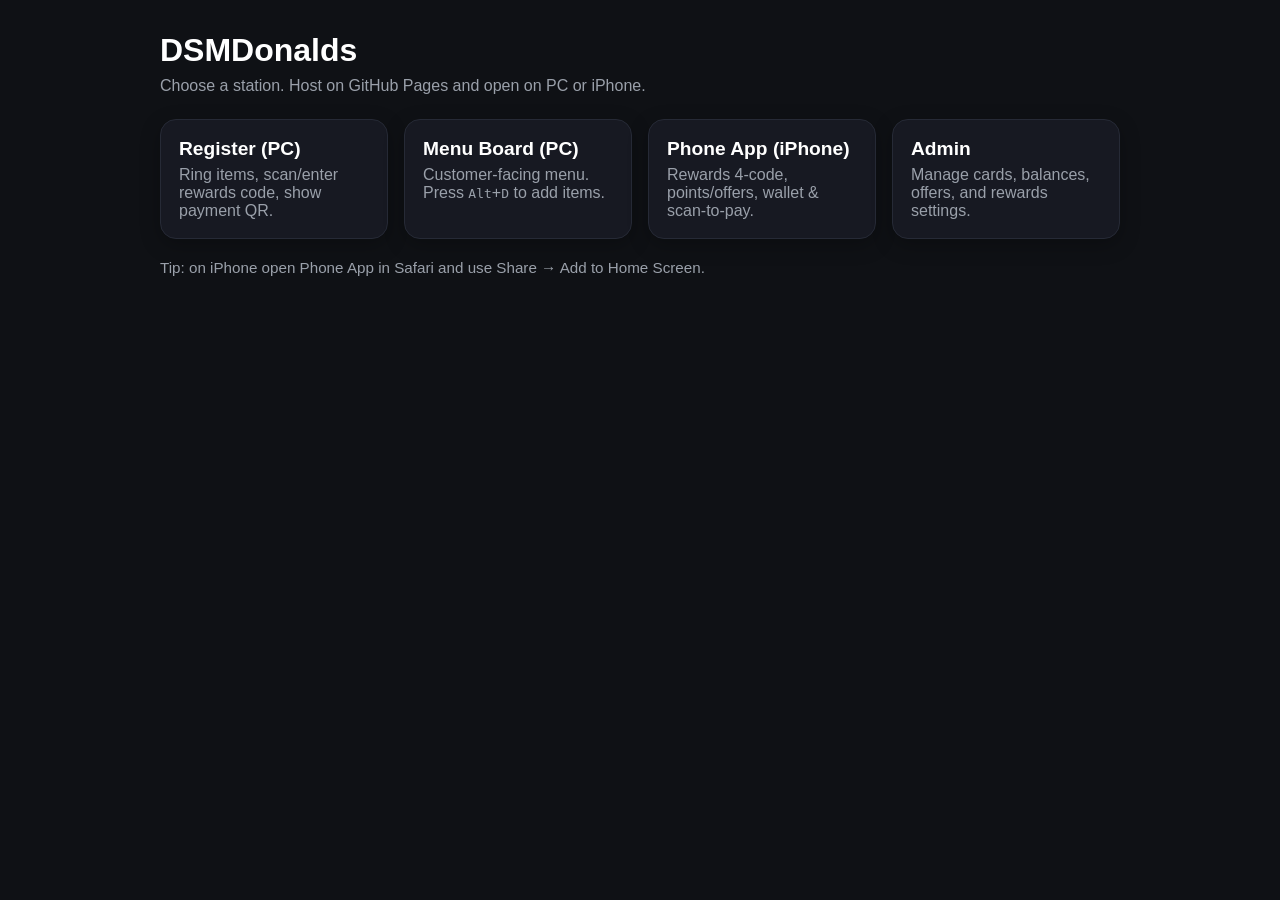
==== index.html @ 09579ce3 "Dark mode UI, Square-like register with Tap to Pay, remove manual JSON entry" ====
<!DOCTYPE html>
<html lang="en">
<head>
  <meta charset="UTF-8" />
  <meta name="viewport" content="width=device-width, initial-scale=1, viewport-fit=cover" />
  <meta name="apple-mobile-web-app-capable" content="yes" />
  <meta name="theme-color" content="#0f1115" />
  <link rel="manifest" href="manifest.webmanifest" />
  <link rel="apple-touch-icon" href="assets/icon.svg" />
  <title>DSMDonalds</title>
  <link rel="stylesheet" href="css/styles.css" />
</head>
<body class="home">
  <main class="launcher">
    <h1>DSMDonalds</h1>
    <p class="sub">Choose a station. Host on GitHub Pages and open on PC or iPhone.</p>
    <div class="grid">
      <a class="card" href="register.html"><h2>Register (PC)</h2><p>Ring items, scan/enter rewards code, show payment QR.</p></a>
      <a class="card" href="menu.html"><h2>Menu Board (PC)</h2><p>Customer-facing menu. Press <kbd>Alt</kbd>+<kbd>D</kbd> to add items.</p></a>
      <a class="card" href="phone.html"><h2>Phone App (iPhone)</h2><p>Rewards 4-code, points/offers, wallet & scan-to-pay.</p></a>
      <a class="card" href="admin.html"><h2>Admin</h2><p>Manage cards, balances, offers, and rewards settings.</p></a>
    </div>
    <p class="hint">Tip: on iPhone open Phone App in Safari and use Share → Add to Home Screen.</p>
  </main>
  <script>if('serviceWorker' in navigator){navigator.serviceWorker.register('./sw.js').catch(()=>{});}</script>
</body>
</html>
---- css/styles.css ----
:root{--red:#c8102e;--yellow:#ffc72c;--dark:#e8e8ea;--bg:#0f1115;--card:#171922;--panel:#171922;--green:#2ecc71;--blue:#3b82f6;--muted:#9aa0aa;--border:#262a36;--surface:#1d2030}
*{box-sizing:border-box}body{margin:0;font-family:-apple-system,BlinkMacSystemFont,"Segoe UI",Roboto,Helvetica,Arial,sans-serif;background:var(--bg);color:var(--dark)}
a{color:#8ab4ff}
.launcher{max-width:1000px;margin:0 auto;padding:32px 20px}.launcher h1{color:#fff;margin:0 0 8px}.sub{color:var(--muted);margin:0 0 24px}
.grid{display:grid;grid-template-columns:repeat(auto-fit,minmax(220px,1fr));gap:16px}.card{display:block;background:var(--card);padding:18px;border-radius:16px;text-decoration:none;box-shadow:0 6px 20px rgba(0,0,0,.25);border:1px solid var(--border);color:var(--dark)}.card h2{margin:0 0 6px;font-size:1.2rem;color:#fff}.card p{margin:0;color:var(--muted)}
.hint{margin-top:20px;color:var(--muted);font-size:.95rem}
.topbar{display:flex;align-items:center;justify-content:space-between;gap:12px;padding:12px 16px;background:#12141c;color:#fff;position:sticky;top:0;z-index:5;border-bottom:1px solid var(--border)}.topbar a{color:#cfd6e4;text-decoration:none;font-weight:600}.topbar .title{font-weight:800;letter-spacing:.3px}
.container{padding:16px;max-width:1200px;margin:0 auto}
.btn{appearance:none;border:0;border-radius:12px;padding:11px 14px;font-weight:700;cursor:pointer;background:var(--blue);color:#fff}.btn.secondary{background:#2a2f3d;color:#e6e8ee}.btn.danger{background:#b3261e;color:#fff}.btn.green{background:var(--green);color:#062012}.btn.block{width:100%}.btn:disabled{opacity:.5;cursor:not-allowed}
input,select,textarea{width:100%;padding:11px 12px;border:1px solid var(--border);border-radius:10px;font:inherit;background:#10131b;color:#e8e8ea}
label{font-size:.9rem;color:#c7ccda;font-weight:600;display:block;margin:10px 0 6px}
.panel{background:var(--panel);border:1px solid var(--border);border-radius:16px;padding:14px;box-shadow:0 4px 14px rgba(0,0,0,.2)}
.row{display:flex;gap:12px;flex-wrap:wrap}.row>.panel{flex:1;min-width:280px}
.menu-grid{display:grid;grid-template-columns:repeat(auto-fill,minmax(150px,1fr));gap:12px}.item{background:#1b1f2b;border:1px solid var(--border);border-radius:14px;overflow:hidden;cursor:pointer;transition:transform .08s}.item:active{transform:scale(.98)}.item img{width:100%;height:100px;object-fit:cover;background:#10131b}.item .info{padding:10px}.item .name{font-weight:700;color:#fff}.item .price{color:#7ee2a8;font-weight:800}
.cart-list{list-style:none;padding:0;margin:0}.cart-list li{display:flex;justify-content:space-between;gap:8px;padding:10px 0;border-bottom:1px solid var(--border)}.total{font-size:1.3rem;font-weight:800;margin-top:10px;color:#fff}
.modal{position:fixed;inset:0;background:rgba(0,0,0,.6);display:none;align-items:center;justify-content:center;padding:16px;z-index:20}.modal.open{display:flex}.modal .box{background:#171922;border:1px solid var(--border);border-radius:16px;max-width:560px;width:100%;padding:16px;max-height:90vh;overflow:auto;color:#e8e8ea}
.kbd{font-family:ui-monospace,monospace;background:#23283a;border:1px solid #333a50;border-bottom-width:2px;border-radius:6px;padding:1px 6px;color:#fff}
.small{color:var(--muted);font-size:.9rem}
.badge{display:inline-block;background:#2a3145;color:#dfe6ff;padding:4px 10px;border-radius:999px;font-weight:800}
.board{background:#0b0d12;min-height:100vh;color:#fff}.board .hero{background:linear-gradient(90deg,#151a28,#0f1115);padding:18px 20px;border-bottom:1px solid var(--border)}.board h1{margin:0;font-size:2rem}.board .cats{display:flex;gap:8px;padding:12px 20px;overflow:auto}.board .cat{background:#23283a;padding:8px 14px;border-radius:999px;white-space:nowrap;color:#d7dbea}.board .cat.active{background:var(--blue);color:#fff;font-weight:800}
.board .grid{padding:10px 20px 30px;grid-template-columns:repeat(auto-fill,minmax(180px,1fr))}.board .tile{background:#171922;border-radius:16px;overflow:hidden;border:1px solid var(--border)}.board .tile img{width:100%;height:130px;object-fit:cover;background:#10131b}.board .tile .info{padding:12px}.board .tile .name{font-weight:800;font-size:1.05rem}.board .tile .price{color:#7ee2a8;font-weight:900;margin-top:4px}
.phone{max-width:480px;margin:0 auto}.wallet{background:linear-gradient(135deg,#0b1020,#1f2740);color:#fff;border-radius:18px;padding:16px;min-height:170px;position:relative;overflow:hidden;border:1px solid #2a3350}.wallet .brand{font-weight:900;letter-spacing:1px}.wallet .num{font-size:1.2rem;letter-spacing:2px;margin:26px 0 8px}.wallet .meta{display:flex;justify-content:space-between;color:#d8def0;font-size:.9rem}
.code-big{font-size:2.4rem;font-weight:900;letter-spacing:8px;text-align:center;margin:8px 0}
.qr-box{display:flex;align-items:center;justify-content:center;background:#fff;border:1px solid var(--border);border-radius:12px;padding:12px;min-height:220px}
video{width:100%;border-radius:12px;background:#000}
.list{margin:0;padding-left:18px}
hr{border:0;border-top:1px solid var(--border);margin:14px 0}
 @media (max-width:700px){.row{flex-direction:column}}
/* App-like phone UI */
.app-body{background:#0f1115}
.app-shell{max-width:480px;margin:0 auto;min-height:100vh;padding-bottom:calc(78px + env(safe-area-inset-bottom));}
.app-header{position:sticky;top:0;z-index:10;display:flex;align-items:center;justify-content:space-between;gap:10px;padding:calc(10px + env(safe-area-inset-top)) 14px 10px;background:rgba(18,20,28,.92);backdrop-filter:blur(10px);border-bottom:1px solid var(--border)}
.app-brand{display:flex;align-items:center;gap:8px;font-weight:900;color:#fff;font-size:1.1rem}
.app-brand .arches{display:inline-flex;align-items:center;justify-content:center;width:30px;height:30px;border-radius:9px;background:var(--red);color:var(--yellow);font-weight:900}
.user-pill{max-width:170px;border-radius:999px;padding:8px 12px;border:1px solid var(--border);background:#1d2030;font-weight:600;color:#fff}
.app-main{padding:14px}
.tab-page{display:none}.tab-page.active{display:block;animation:fade .18s ease}
@keyframes fade{from{opacity:.6;transform:translateY(4px)}to{opacity:1;transform:none}}
.hero-card{background:linear-gradient(160deg,#1f2740,#121826);color:#fff;border-radius:22px;padding:18px;box-shadow:0 8px 24px rgba(0,0,0,.35);margin-bottom:14px;border:1px solid #2a3350}
.eyebrow{text-transform:uppercase;font-size:.78rem;letter-spacing:1px;opacity:.9;font-weight:700;color:#b8c4e3}
.hero-card .code-big{color:#fff;margin:6px 0 2px;text-shadow:0 2px 10px rgba(0,0,0,.15)}
.small.light{color:rgba(255,255,255,.75)}
.stats{display:flex;gap:10px;margin-top:14px}.stat{flex:1;background:rgba(255,255,255,.06);border-radius:14px;padding:10px;text-align:center;border:1px solid rgba(255,255,255,.06)}.stat .label{font-size:.8rem;opacity:.9}.stat .value{font-size:1.4rem;font-weight:900}
.section-title{font-weight:900;font-size:1.1rem;margin:14px 2px 8px;color:#fff}.small-title{margin:0 0 8px;font-size:1rem}
.app-wallet{margin-bottom:12px}
.quick-actions{display:grid;grid-template-columns:repeat(3,1fr);gap:10px;margin:4px 0 14px}.quick{border:1px solid var(--border);background:#171922;border-radius:16px;padding:12px 8px;display:flex;flex-direction:column;align-items:center;gap:6px;font-weight:700;cursor:pointer;color:#e8e8ea}.quick .qi{font-size:1.3rem;color:#8ab4ff}
.panel.soft{background:#171922;border:1px solid var(--border);box-shadow:none}
.app-list{list-style:none;padding:0;margin:0}.app-list li{padding:12px 0;border-bottom:1px solid var(--border);display:flex;align-items:center;justify-content:space-between;gap:10px}.app-list li:last-child{border-bottom:0}
.tabbar{position:fixed;left:50%;transform:translateX(-50%);bottom:0;width:100%;max-width:480px;display:flex;background:rgba(18,20,28,.97);backdrop-filter:blur(10px);border-top:1px solid var(--border);padding:8px 8px calc(8px + env(safe-area-inset-bottom));z-index:20}
.tabbar .tab{flex:1;border:0;background:none;padding:6px 4px;display:flex;flex-direction:column;align-items:center;gap:2px;color:#7f8796;font-weight:700;font-size:.72rem;cursor:pointer}
.tabbar .tab .ico{font-size:1.25rem;line-height:1}
.tabbar .tab.active{color:#8ab4ff}
/* Auth */
.auth-screen{min-height:100vh;display:flex;align-items:center;justify-content:center;padding:20px;background:linear-gradient(180deg,#0f1115,#151826)}
.auth-card{width:100%;max-width:420px;background:#171922;border:1px solid var(--border);border-radius:24px;padding:20px;box-shadow:0 10px 30px rgba(0,0,0,.4)}
.app-brand.big{justify-content:center;font-size:1.5rem;margin-bottom:4px}
.seg{display:flex;background:#10131b;border-radius:12px;padding:4px;margin-bottom:8px;border:1px solid var(--border)}.segbtn{flex:1;border:0;background:transparent;padding:10px;border-radius:10px;font-weight:800;cursor:pointer;color:#9aa0aa}.segbtn.active{background:#2a3145;color:#fff;box-shadow:0 1px 4px rgba(0,0,0,.2)}
.user-pill-btn{border:1px solid var(--border);background:#1d2030;border-radius:999px;padding:8px 12px;font-weight:700;max-width:150px;white-space:nowrap;overflow:hidden;text-overflow:ellipsis;color:#fff}
/* Square-like Register */
.pos{display:grid;grid-template-columns:1fr 380px;min-height:calc(100vh - 54px)}.pos-left{padding:16px;overflow:auto;border-right:1px solid var(--border)}.pos-right{padding:16px;background:#12141c;display:flex;flex-direction:column;min-height:0}
.pos-head{display:flex;align-items:center;justify-content:space-between;margin-bottom:12px}.pos-head h2{margin:0;color:#fff;font-size:1.1rem}
.pos-cart{flex:1;overflow:auto;min-height:120px}.pos-line{display:flex;justify-content:space-between;gap:10px;padding:12px 0;border-bottom:1px solid var(--border)}.pos-line .nm{font-weight:600;color:#fff}.pos-line .pr{font-weight:700;color:#dfe6ff}
.pos-totals{border-top:1px solid var(--border);padding-top:12px;margin-top:8px}.pos-total{display:flex;justify-content:space-between;font-size:1.6rem;font-weight:900;color:#fff;margin:6px 0 14px}
.charge-btn{width:100%;padding:16px;border-radius:14px;font-size:1.15rem;font-weight:900;background:#2ecc71;color:#062012;border:0;cursor:pointer}.charge-btn:disabled{opacity:.4;cursor:not-allowed}
.tap-screen{text-align:center;padding:18px 8px}.tap-amount{font-size:2.4rem;font-weight:900;color:#fff;margin:8px 0 18px}.tap-visual{width:150px;height:150px;margin:0 auto 16px;border-radius:50%;border:3px solid #2a3350;display:flex;align-items:center;justify-content:center;position:relative}.tap-visual::before,.tap-visual::after{content:"";position:absolute;inset:-10px;border:2px solid rgba(59,130,246,.35);border-radius:50%;animation:pulse 1.8s infinite}.tap-visual::after{inset:-22px;animation-delay:.6s}.tap-icon{font-size:3rem}
@keyframes pulse{0%{transform:scale(.9);opacity:.8}100%{transform:scale(1.15);opacity:0}}
.tap-status{font-weight:700;color:#cfe0ff;margin:8px 0}.tap-sub{color:var(--muted);font-size:.9rem}
.pay-success{color:#2ecc71;font-size:1.2rem;font-weight:800;margin-top:8px}
@media (max-width:900px){.pos{grid-template-columns:1fr}.pos-right{border-right:0;border-top:1px solid var(--border)}}
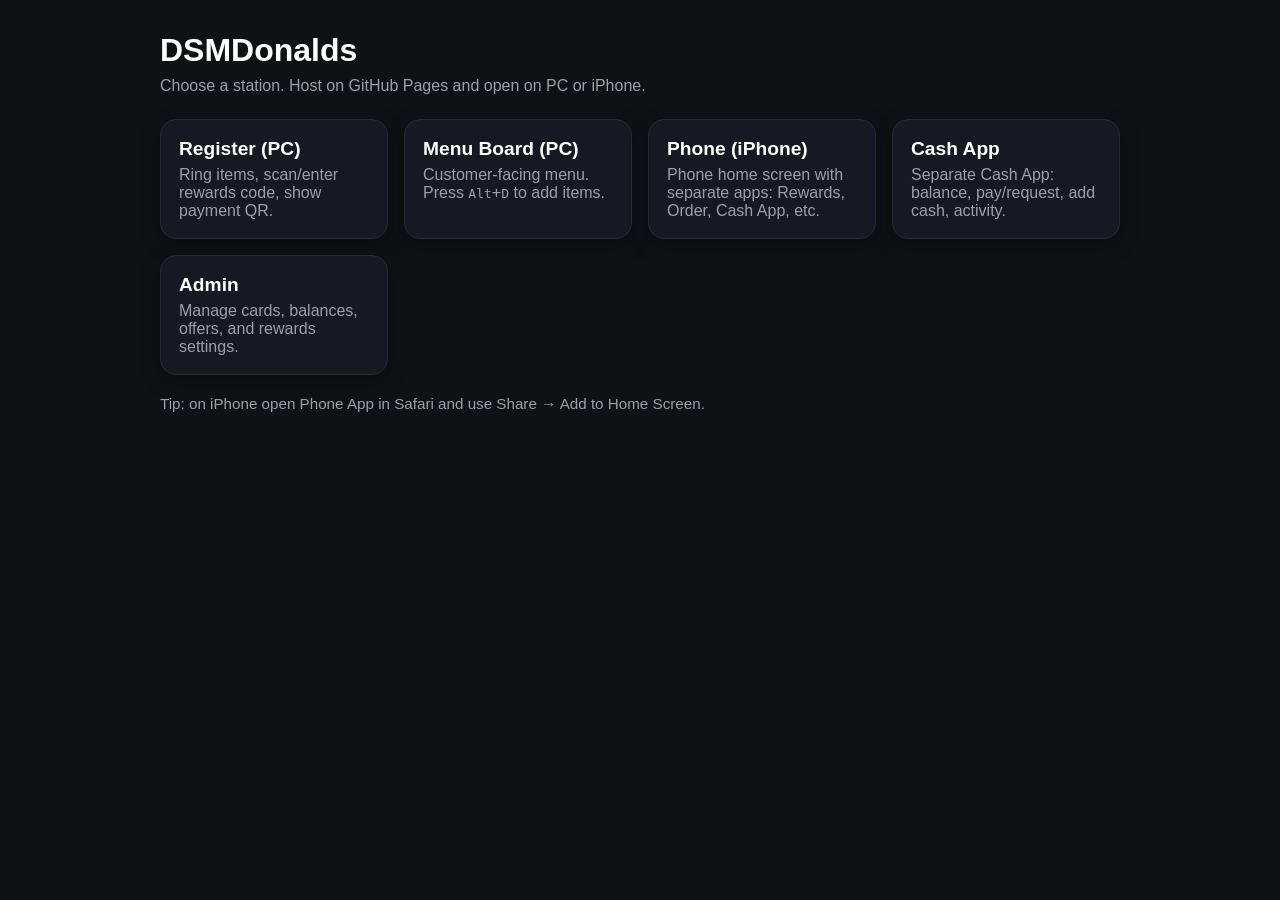
==== commit 4e77bad6: "Add separate Cash App page and phone home screen app links" ====
--- a/index.html
+++ b/index.html
@@ -17,7 +17,8 @@
     <div class="grid">
       <a class="card" href="register.html"><h2>Register (PC)</h2><p>Ring items, scan/enter rewards code, show payment QR.</p></a>
       <a class="card" href="menu.html"><h2>Menu Board (PC)</h2><p>Customer-facing menu. Press <kbd>Alt</kbd>+<kbd>D</kbd> to add items.</p></a>
-      <a class="card" href="phone.html"><h2>Phone App (iPhone)</h2><p>Rewards 4-code, points/offers, wallet & scan-to-pay.</p></a>
+      <a class="card" href="phone.html"><h2>Phone (iPhone)</h2><p>Phone home screen with separate apps: Rewards, Order, Cash App, etc.</p></a>
+      <a class="card" href="cash.html"><h2>Cash App</h2><p>Separate Cash App: balance, pay/request, add cash, activity.</p></a>
       <a class="card" href="admin.html"><h2>Admin</h2><p>Manage cards, balances, offers, and rewards settings.</p></a>
     </div>
     <p class="hint">Tip: on iPhone open Phone App in Safari and use Share → Add to Home Screen.</p>
--- a/css/styles.css
+++ b/css/styles.css
@@ -58,12 +58,40 @@
 .user-pill-btn{border:1px solid var(--border);background:#1d2030;border-radius:999px;padding:8px 12px;font-weight:700;max-width:150px;white-space:nowrap;overflow:hidden;text-overflow:ellipsis;color:#fff}
 /* Square-like Register */
 .pos{display:grid;grid-template-columns:1fr 380px;min-height:calc(100vh - 54px)}.pos-left{padding:16px;overflow:auto;border-right:1px solid var(--border)}.pos-right{padding:16px;background:#12141c;display:flex;flex-direction:column;min-height:0}
-.pos-head{display:flex;align-items:center;justify-content:space-between;margin-bottom:12px}.pos-head h2{margin:0;color:#fff;font-size:1.1rem}
+.pos-head{display:flex;align-items:center;justify-content:space-between;margin-bottom:12px;gap:10px;flex-wrap:wrap}.pos-head h2{margin:0;color:#fff;font-size:1.1rem}
 .pos-cart{flex:1;overflow:auto;min-height:120px}.pos-line{display:flex;justify-content:space-between;gap:10px;padding:12px 0;border-bottom:1px solid var(--border)}.pos-line .nm{font-weight:600;color:#fff}.pos-line .pr{font-weight:700;color:#dfe6ff}
 .pos-totals{border-top:1px solid var(--border);padding-top:12px;margin-top:8px}.pos-total{display:flex;justify-content:space-between;font-size:1.6rem;font-weight:900;color:#fff;margin:6px 0 14px}
 .charge-btn{width:100%;padding:16px;border-radius:14px;font-size:1.15rem;font-weight:900;background:#2ecc71;color:#062012;border:0;cursor:pointer}.charge-btn:disabled{opacity:.4;cursor:not-allowed}
-.tap-screen{text-align:center;padding:18px 8px}.tap-amount{font-size:2.4rem;font-weight:900;color:#fff;margin:8px 0 18px}.tap-visual{width:150px;height:150px;margin:0 auto 16px;border-radius:50%;border:3px solid #2a3350;display:flex;align-items:center;justify-content:center;position:relative}.tap-visual::before,.tap-visual::after{content:"";position:absolute;inset:-10px;border:2px solid rgba(59,130,246,.35);border-radius:50%;animation:pulse 1.8s infinite}.tap-visual::after{inset:-22px;animation-delay:.6s}.tap-icon{font-size:3rem}
-@keyframes pulse{0%{transform:scale(.9);opacity:.8}100%{transform:scale(1.15);opacity:0}}
-.tap-status{font-weight:700;color:#cfe0ff;margin:8px 0}.tap-sub{color:var(--muted);font-size:.9rem}
-.pay-success{color:#2ecc71;font-size:1.2rem;font-weight:800;margin-top:8px}
-@media (max-width:900px){.pos{grid-template-columns:1fr}.pos-right{border-right:0;border-top:1px solid var(--border)}}+.tap-screen{text-align:center;padding:18px 8px}.tap-amount{font-size:2.8rem;font-weight:900;color:#fff;margin:8px 0 18px}.tap-visual{width:170px;height:170px;margin:0 auto 16px;border-radius:50%;border:3px solid #2a3350;display:flex;align-items:center;justify-content:center;position:relative;background:radial-gradient(circle,#182038,#101420)}
+.tap-visual.big{width:200px;height:200px}
+.tap-visual::before,.tap-visual::after,.tap-rings::before,.tap-rings::after{content:"";position:absolute;border:2px solid rgba(59,130,246,.45);border-radius:50%;animation:pulse 2s infinite}
+.tap-visual::before{inset:-12px}.tap-visual::after{inset:-28px;animation-delay:.5s}
+.tap-rings::before{inset:-44px;animation-delay:1s}.tap-rings::after{inset:-60px;animation-delay:1.5s}
+.tap-rings{position:absolute;inset:0}
+.tap-icon{font-size:3.2rem;color:#8ab4ff;z-index:1;animation:tapfloat 1.6s ease-in-out infinite}
+@keyframes pulse{0%{transform:scale(.92);opacity:.9}100%{transform:scale(1.18);opacity:0}}
+@keyframes tapfloat{0%,100%{transform:translateY(0)}50%{transform:translateY(-4px)}}
+.tap-status{font-weight:800;color:#cfe0ff;margin:8px 0;font-size:1.1rem}.tap-sub{color:var(--muted);font-size:.95rem}
+.pay-success{color:#2ecc71;font-size:1.3rem;font-weight:900;margin-top:8px}
+.tap-overlay{position:fixed;inset:0;background:rgba(8,10,16,.82);backdrop-filter:blur(8px);display:flex;align-items:center;justify-content:center;z-index:50;opacity:0;pointer-events:none;transition:opacity .25s ease;padding:20px}
+.tap-overlay.open{opacity:1;pointer-events:auto}
+.tap-full{text-align:center;max-width:420px;width:100%;transform:scale(.96);transition:transform .25s ease}.tap-overlay.open .tap-full{transform:scale(1)}
+@media (max-width:900px){.pos{grid-template-columns:1fr}.pos-right{border-right:0;border-top:1px solid var(--border)}}
+/* Phone home screen */
+.phone-home{padding:4px 2px}
+.phone-status{display:flex;justify-content:space-between;align-items:center;font-size:.8rem;font-weight:700;color:#dfe6ff;padding:4px 6px 14px}
+.app-grid{display:grid;grid-template-columns:repeat(4,1fr);gap:16px 10px}
+.app-icon{background:none;border:0;color:#fff;display:flex;flex-direction:column;align-items:center;gap:6px;cursor:pointer;text-decoration:none;font:inherit}
+.app-icon span:last-child{font-size:.72rem;font-weight:600;color:#e6e8ee}
+.app-icon .icon{width:58px;height:58px;border-radius:16px;display:flex;align-items:center;justify-content:center;font-size:1.6rem;font-weight:900;box-shadow:0 6px 14px rgba(0,0,0,.25)}
+.icon.red{background:linear-gradient(160deg,#e11d48,#b91c1c)}.icon.blue{background:linear-gradient(160deg,#3b82f6,#1d4ed8)}.icon.gray{background:linear-gradient(160deg,#374151,#1f2937)}.icon.yellow{background:linear-gradient(160deg,#f59e0b,#b45309);color:#111}
+.icon.cash{background:#00D632;color:#000;font-size:1.9rem}
+/* Cash App */
+.cash-app .cash-top{background:linear-gradient(180deg,#00D632,#00a827);border-radius:22px;padding:18px;color:#001a08;text-align:center}
+.cash-balance{font-size:2.6rem;font-weight:900;margin:4px 0}
+.cash-tag{font-weight:800;font-size:1.05rem;opacity:.9}
+.cash-actions{display:flex;gap:10px;justify-content:center;margin-top:14px}
+.cash-btn{flex:1;max-width:120px;background:rgba(0,0,0,.18);color:#001a08;border:0;border-radius:999px;padding:10px 12px;font-weight:800;cursor:pointer}
+.cash-card{background:linear-gradient(135deg,#111,#2b2b2b);border-radius:16px;padding:16px;color:#fff;min-height:150px;display:flex;flex-direction:column;justify-content:space-between}
+.cash-card-brand{font-weight:900;color:#00D632}.cash-card-num{letter-spacing:2px;font-size:1.1rem}.cash-card-name{font-weight:700}
+.cash-act{display:flex;justify-content:space-between;align-items:center;gap:10px;padding:10px 0;border-bottom:1px solid var(--border)}.cash-act:last-child{border-bottom:0}
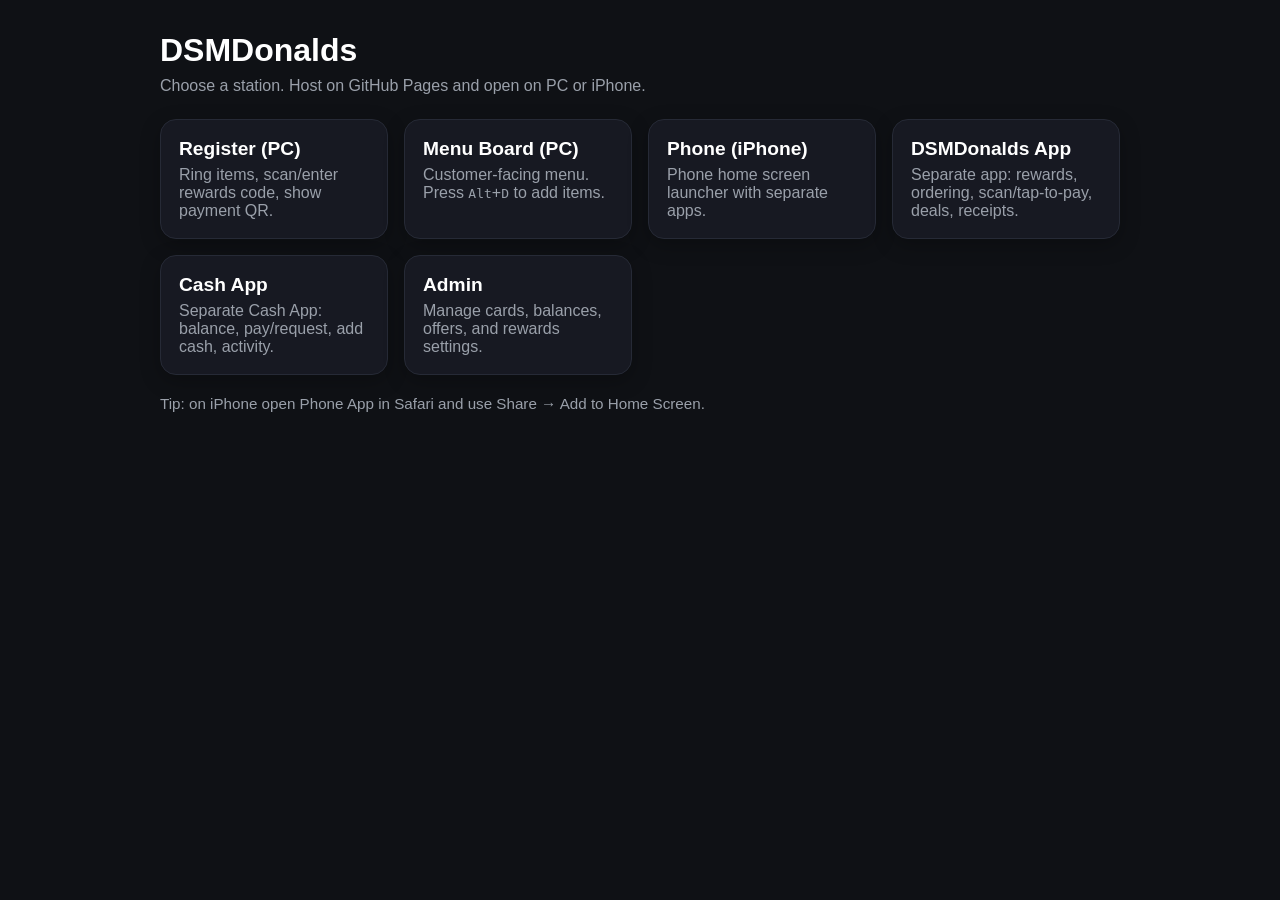
==== commit 26794f4e: "Add separate DSMDonalds app and update phone launcher" ====
--- a/index.html
+++ b/index.html
@@ -17,7 +17,8 @@
     <div class="grid">
       <a class="card" href="register.html"><h2>Register (PC)</h2><p>Ring items, scan/enter rewards code, show payment QR.</p></a>
       <a class="card" href="menu.html"><h2>Menu Board (PC)</h2><p>Customer-facing menu. Press <kbd>Alt</kbd>+<kbd>D</kbd> to add items.</p></a>
-      <a class="card" href="phone.html"><h2>Phone (iPhone)</h2><p>Phone home screen with separate apps: Rewards, Order, Cash App, etc.</p></a>
+      <a class="card" href="phone.html"><h2>Phone (iPhone)</h2><p>Phone home screen launcher with separate apps.</p></a>
+      <a class="card" href="dsmdonalds.html"><h2>DSMDonalds App</h2><p>Separate app: rewards, ordering, scan/tap-to-pay, deals, receipts.</p></a>
       <a class="card" href="cash.html"><h2>Cash App</h2><p>Separate Cash App: balance, pay/request, add cash, activity.</p></a>
       <a class="card" href="admin.html"><h2>Admin</h2><p>Manage cards, balances, offers, and rewards settings.</p></a>
     </div>
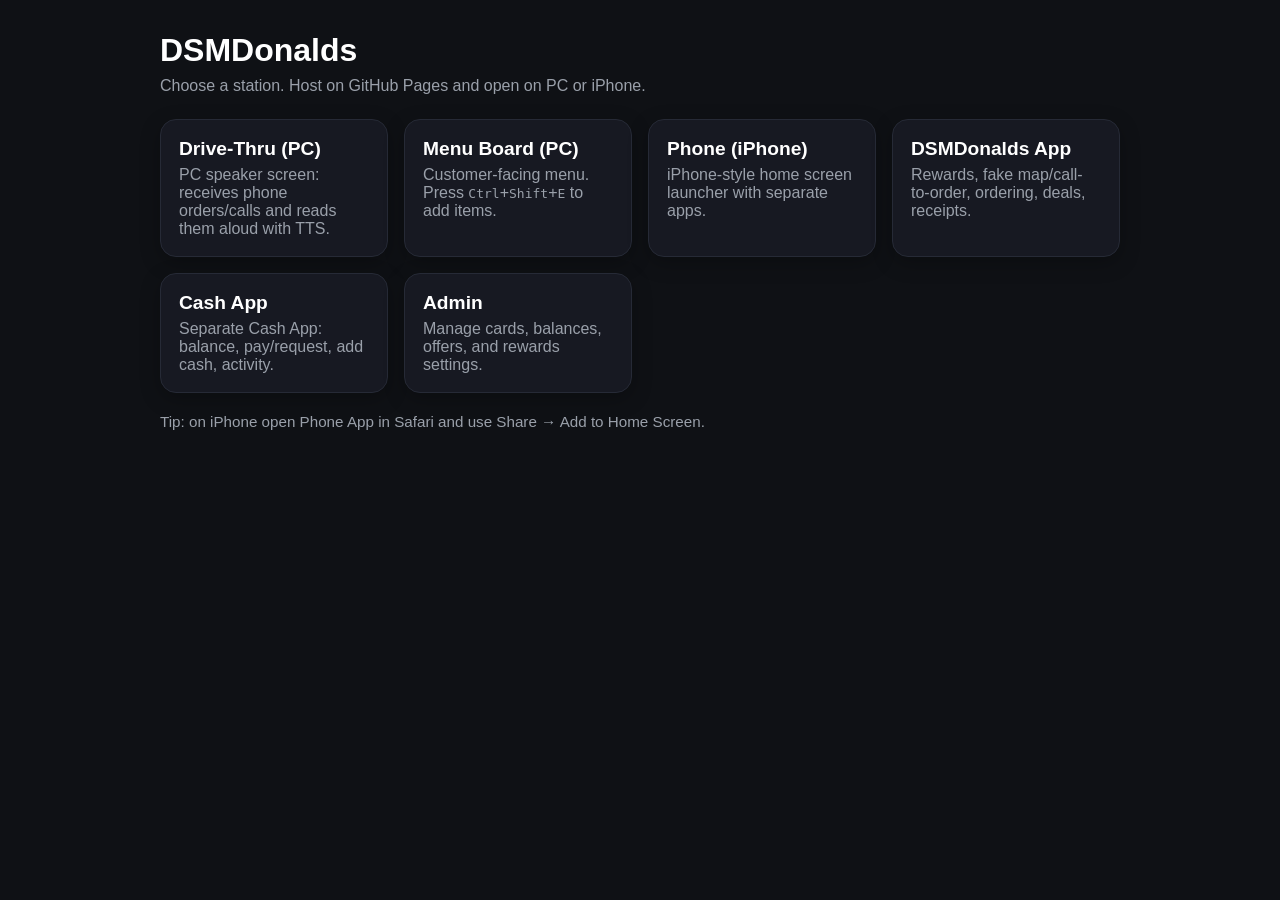
==== commit 182b2a95: "Remove register, add drive-thru PC TTS screen and fake map call-to-order" ====
--- a/index.html
+++ b/index.html
@@ -15,10 +15,10 @@
     <h1>DSMDonalds</h1>
     <p class="sub">Choose a station. Host on GitHub Pages and open on PC or iPhone.</p>
     <div class="grid">
-      <a class="card" href="register.html"><h2>Register (PC)</h2><p>Ring items, scan/enter rewards code, show payment QR.</p></a>
-      <a class="card" href="menu.html"><h2>Menu Board (PC)</h2><p>Customer-facing menu. Press <kbd>Alt</kbd>+<kbd>D</kbd> to add items.</p></a>
-      <a class="card" href="phone.html"><h2>Phone (iPhone)</h2><p>Phone home screen launcher with separate apps.</p></a>
-      <a class="card" href="dsmdonalds.html"><h2>DSMDonalds App</h2><p>Separate app: rewards, ordering, scan/tap-to-pay, deals, receipts.</p></a>
+      <a class="card" href="drive-thru.html"><h2>Drive-Thru (PC)</h2><p>PC speaker screen: receives phone orders/calls and reads them aloud with TTS.</p></a>
+      <a class="card" href="menu.html"><h2>Menu Board (PC)</h2><p>Customer-facing menu. Press <kbd>Ctrl</kbd>+<kbd>Shift</kbd>+<kbd>E</kbd> to add items.</p></a>
+      <a class="card" href="phone.html"><h2>Phone (iPhone)</h2><p>iPhone-style home screen launcher with separate apps.</p></a>
+      <a class="card" href="dsmdonalds.html"><h2>DSMDonalds App</h2><p>Rewards, fake map/call-to-order, ordering, deals, receipts.</p></a>
       <a class="card" href="cash.html"><h2>Cash App</h2><p>Separate Cash App: balance, pay/request, add cash, activity.</p></a>
       <a class="card" href="admin.html"><h2>Admin</h2><p>Manage cards, balances, offers, and rewards settings.</p></a>
     </div>
--- a/css/styles.css
+++ b/css/styles.css
@@ -94,4 +94,18 @@
 .cash-btn{flex:1;max-width:120px;background:rgba(0,0,0,.18);color:#001a08;border:0;border-radius:999px;padding:10px 12px;font-weight:800;cursor:pointer}
 .cash-card{background:linear-gradient(135deg,#111,#2b2b2b);border-radius:16px;padding:16px;color:#fff;min-height:150px;display:flex;flex-direction:column;justify-content:space-between}
 .cash-card-brand{font-weight:900;color:#00D632}.cash-card-num{letter-spacing:2px;font-size:1.1rem}.cash-card-name{font-weight:700}
-.cash-act{display:flex;justify-content:space-between;align-items:center;gap:10px;padding:10px 0;border-bottom:1px solid var(--border)}.cash-act:last-child{border-bottom:0}+.cash-act{display:flex;justify-content:space-between;align-items:center;gap:10px;padding:10px 0;border-bottom:1px solid var(--border)}.cash-act:last-child{border-bottom:0}
+/* iOS-like phone home */
+.ios-phone{margin:0;min-height:100vh;background:#000}
+.ios-wallpaper{min-height:100vh;background:radial-gradient(120% 80% at 50% 0%,#4f46e5 0%,#1e1b4b 35%,#0b1020 70%,#05070d 100%);color:#fff;max-width:480px;margin:0 auto;position:relative;overflow:hidden}
+.ios-status{display:flex;justify-content:space-between;align-items:center;padding:10px 18px 0;font-size:.85rem;font-weight:700;position:relative}
+.ios-status-right{font-size:.78rem}
+.island{position:absolute;left:50%;transform:translateX(-50%);top:8px;width:110px;height:28px;background:#000;border-radius:20px}
+.ios-home{padding:18px 18px 28px;display:flex;flex-direction:column;min-height:calc(100vh - 40px)}
+.ios-grid{display:grid;grid-template-columns:repeat(4,1fr);gap:22px 12px;padding-top:10px}
+.ios-app{display:flex;flex-direction:column;align-items:center;gap:6px;text-decoration:none;color:#fff;background:none;border:0;cursor:pointer;font:inherit}
+.ios-app span:last-child{font-size:.72rem;font-weight:600;text-shadow:0 1px 3px rgba(0,0,0,.5);text-align:center}
+.ios-icon{width:60px;height:60px;border-radius:14px;display:flex;align-items:center;justify-content:center;font-size:1.7rem;font-weight:900;box-shadow:0 8px 16px rgba(0,0,0,.25)}
+.ios-dock{margin-top:auto;display:flex;justify-content:space-around;align-items:center;background:rgba(255,255,255,.18);backdrop-filter:blur(18px);border:1px solid rgba(255,255,255,.2);border-radius:28px;padding:12px 14px;margin-bottom:10px}
+.ios-app.dock span:last-child{display:none}
+.ios-bar{width:120px;height:5px;background:rgba(255,255,255,.8);border-radius:99px;margin:0 auto}
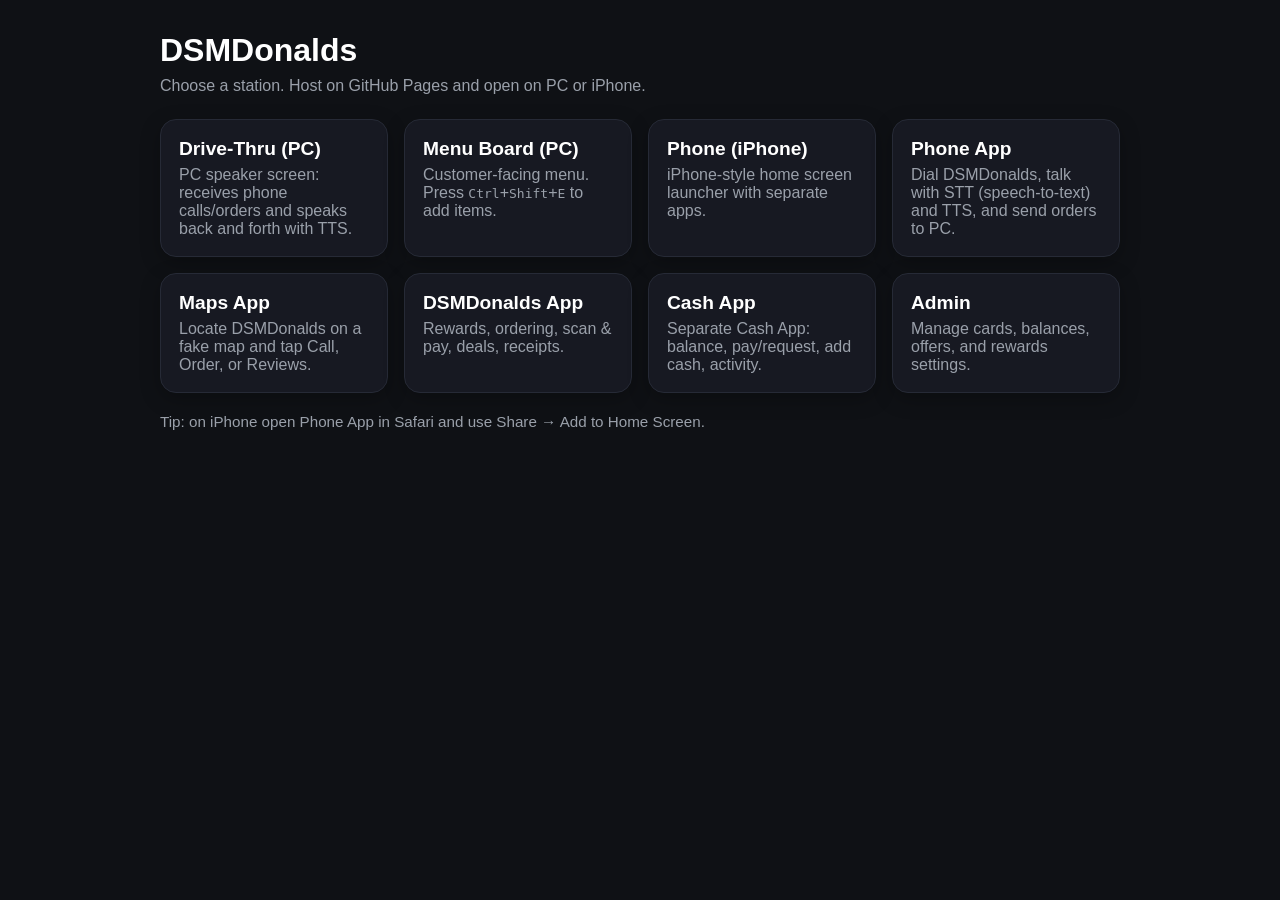
==== commit f405b695: "Add separate Phone dialer and Maps apps with TTS/STT and back-and-forth PC-phone chat" ====
--- a/index.html
+++ b/index.html
@@ -15,10 +15,12 @@
     <h1>DSMDonalds</h1>
     <p class="sub">Choose a station. Host on GitHub Pages and open on PC or iPhone.</p>
     <div class="grid">
-      <a class="card" href="drive-thru.html"><h2>Drive-Thru (PC)</h2><p>PC speaker screen: receives phone orders/calls and reads them aloud with TTS.</p></a>
+      <a class="card" href="drive-thru.html"><h2>Drive-Thru (PC)</h2><p>PC speaker screen: receives phone calls/orders and speaks back and forth with TTS.</p></a>
       <a class="card" href="menu.html"><h2>Menu Board (PC)</h2><p>Customer-facing menu. Press <kbd>Ctrl</kbd>+<kbd>Shift</kbd>+<kbd>E</kbd> to add items.</p></a>
       <a class="card" href="phone.html"><h2>Phone (iPhone)</h2><p>iPhone-style home screen launcher with separate apps.</p></a>
-      <a class="card" href="dsmdonalds.html"><h2>DSMDonalds App</h2><p>Rewards, fake map/call-to-order, ordering, deals, receipts.</p></a>
+      <a class="card" href="phone-call.html"><h2>Phone App</h2><p>Dial DSMDonalds, talk with STT (speech-to-text) and TTS, and send orders to PC.</p></a>
+      <a class="card" href="maps.html"><h2>Maps App</h2><p>Locate DSMDonalds on a fake map and tap Call, Order, or Reviews.</p></a>
+      <a class="card" href="dsmdonalds.html"><h2>DSMDonalds App</h2><p>Rewards, ordering, scan & pay, deals, receipts.</p></a>
       <a class="card" href="cash.html"><h2>Cash App</h2><p>Separate Cash App: balance, pay/request, add cash, activity.</p></a>
       <a class="card" href="admin.html"><h2>Admin</h2><p>Manage cards, balances, offers, and rewards settings.</p></a>
     </div>
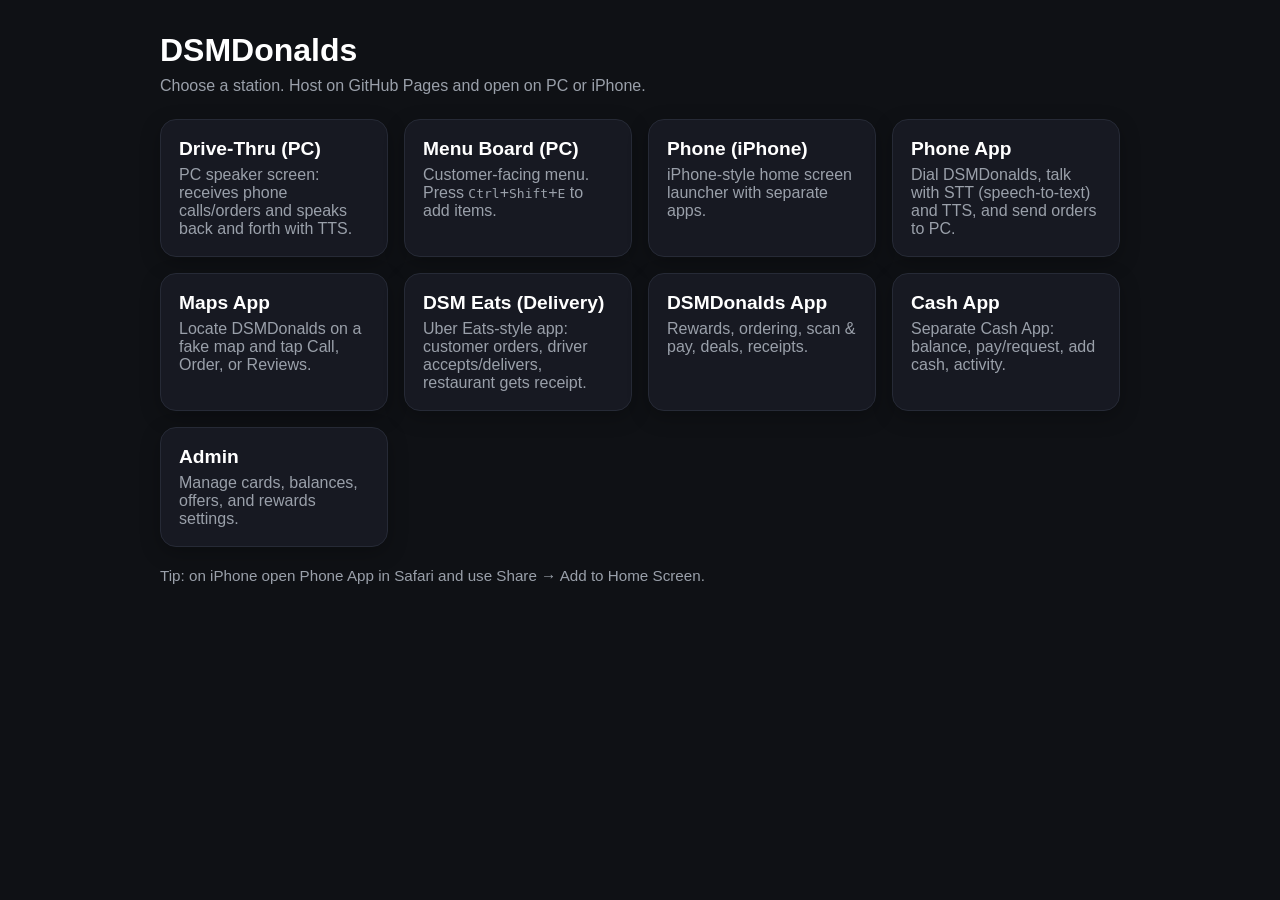
==== commit 4f8f667a: "Add DSM Eats delivery app with customer, driver, and restaurant receipt flow" ====
--- a/index.html
+++ b/index.html
@@ -20,6 +20,7 @@
       <a class="card" href="phone.html"><h2>Phone (iPhone)</h2><p>iPhone-style home screen launcher with separate apps.</p></a>
       <a class="card" href="phone-call.html"><h2>Phone App</h2><p>Dial DSMDonalds, talk with STT (speech-to-text) and TTS, and send orders to PC.</p></a>
       <a class="card" href="maps.html"><h2>Maps App</h2><p>Locate DSMDonalds on a fake map and tap Call, Order, or Reviews.</p></a>
+      <a class="card" href="delivery.html"><h2>DSM Eats (Delivery)</h2><p>Uber Eats-style app: customer orders, driver accepts/delivers, restaurant gets receipt.</p></a>
       <a class="card" href="dsmdonalds.html"><h2>DSMDonalds App</h2><p>Rewards, ordering, scan & pay, deals, receipts.</p></a>
       <a class="card" href="cash.html"><h2>Cash App</h2><p>Separate Cash App: balance, pay/request, add cash, activity.</p></a>
       <a class="card" href="admin.html"><h2>Admin</h2><p>Manage cards, balances, offers, and rewards settings.</p></a>
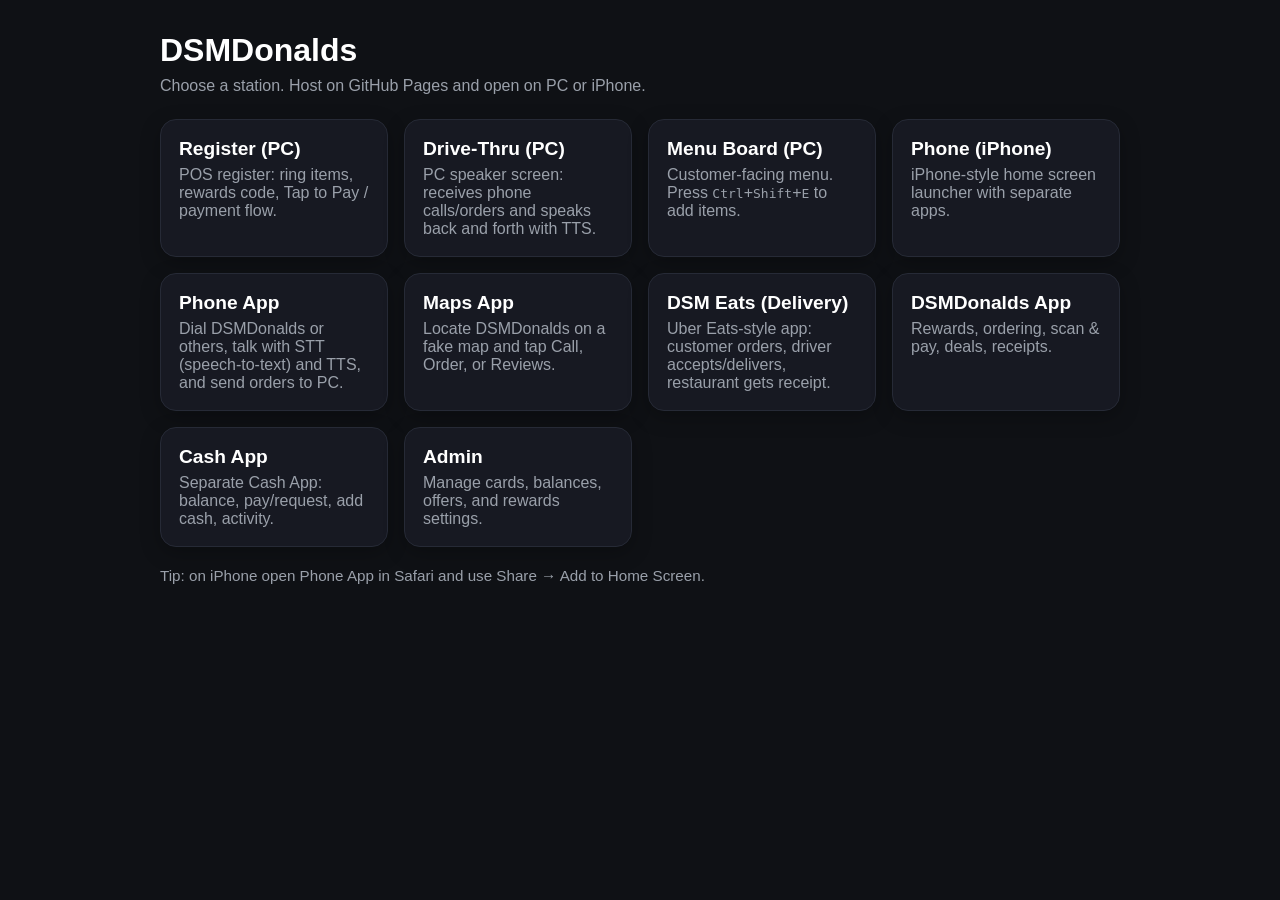
==== commit 63e3e38e: "Restore Register (PC) alongside Drive-Thru and add links back" ====
--- a/index.html
+++ b/index.html
@@ -15,10 +15,11 @@
     <h1>DSMDonalds</h1>
     <p class="sub">Choose a station. Host on GitHub Pages and open on PC or iPhone.</p>
     <div class="grid">
+      <a class="card" href="register.html"><h2>Register (PC)</h2><p>POS register: ring items, rewards code, Tap to Pay / payment flow.</p></a>
       <a class="card" href="drive-thru.html"><h2>Drive-Thru (PC)</h2><p>PC speaker screen: receives phone calls/orders and speaks back and forth with TTS.</p></a>
       <a class="card" href="menu.html"><h2>Menu Board (PC)</h2><p>Customer-facing menu. Press <kbd>Ctrl</kbd>+<kbd>Shift</kbd>+<kbd>E</kbd> to add items.</p></a>
       <a class="card" href="phone.html"><h2>Phone (iPhone)</h2><p>iPhone-style home screen launcher with separate apps.</p></a>
-      <a class="card" href="phone-call.html"><h2>Phone App</h2><p>Dial DSMDonalds, talk with STT (speech-to-text) and TTS, and send orders to PC.</p></a>
+      <a class="card" href="phone-call.html"><h2>Phone App</h2><p>Dial DSMDonalds or others, talk with STT (speech-to-text) and TTS, and send orders to PC.</p></a>
       <a class="card" href="maps.html"><h2>Maps App</h2><p>Locate DSMDonalds on a fake map and tap Call, Order, or Reviews.</p></a>
       <a class="card" href="delivery.html"><h2>DSM Eats (Delivery)</h2><p>Uber Eats-style app: customer orders, driver accepts/delivers, restaurant gets receipt.</p></a>
       <a class="card" href="dsmdonalds.html"><h2>DSMDonalds App</h2><p>Rewards, ordering, scan & pay, deals, receipts.</p></a>
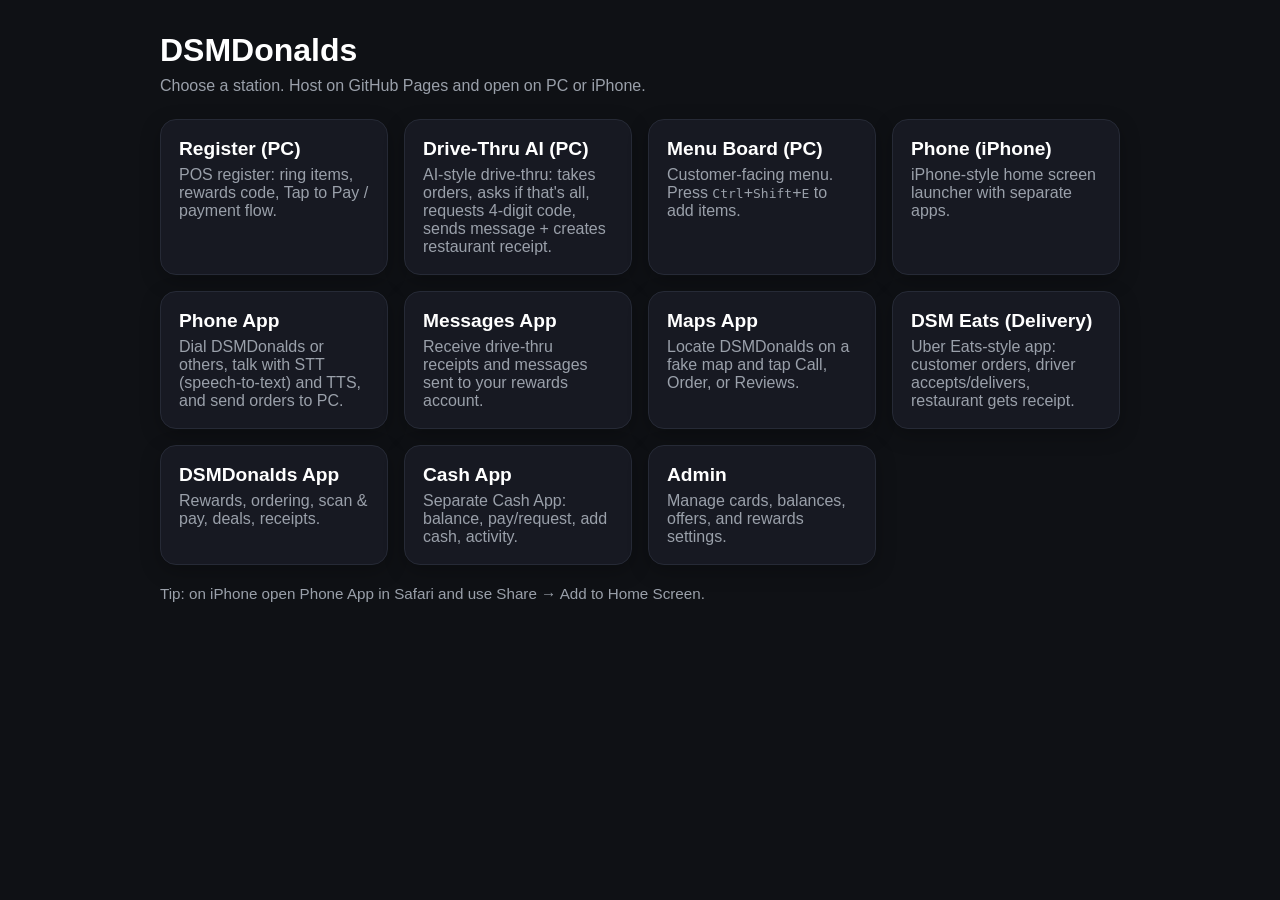
==== commit 6c12a898: "Add drive-thru AI ordering flow, messages app, and restaurant receipts" ====
--- a/index.html
+++ b/index.html
@@ -16,10 +16,11 @@
     <p class="sub">Choose a station. Host on GitHub Pages and open on PC or iPhone.</p>
     <div class="grid">
       <a class="card" href="register.html"><h2>Register (PC)</h2><p>POS register: ring items, rewards code, Tap to Pay / payment flow.</p></a>
-      <a class="card" href="drive-thru.html"><h2>Drive-Thru (PC)</h2><p>PC speaker screen: receives phone calls/orders and speaks back and forth with TTS.</p></a>
+      <a class="card" href="drive-thru.html"><h2>Drive-Thru AI (PC)</h2><p>AI-style drive-thru: takes orders, asks if that's all, requests 4-digit code, sends message + creates restaurant receipt.</p></a>
       <a class="card" href="menu.html"><h2>Menu Board (PC)</h2><p>Customer-facing menu. Press <kbd>Ctrl</kbd>+<kbd>Shift</kbd>+<kbd>E</kbd> to add items.</p></a>
       <a class="card" href="phone.html"><h2>Phone (iPhone)</h2><p>iPhone-style home screen launcher with separate apps.</p></a>
       <a class="card" href="phone-call.html"><h2>Phone App</h2><p>Dial DSMDonalds or others, talk with STT (speech-to-text) and TTS, and send orders to PC.</p></a>
+      <a class="card" href="messages.html"><h2>Messages App</h2><p>Receive drive-thru receipts and messages sent to your rewards account.</p></a>
       <a class="card" href="maps.html"><h2>Maps App</h2><p>Locate DSMDonalds on a fake map and tap Call, Order, or Reviews.</p></a>
       <a class="card" href="delivery.html"><h2>DSM Eats (Delivery)</h2><p>Uber Eats-style app: customer orders, driver accepts/delivers, restaurant gets receipt.</p></a>
       <a class="card" href="dsmdonalds.html"><h2>DSMDonalds App</h2><p>Rewards, ordering, scan & pay, deals, receipts.</p></a>
